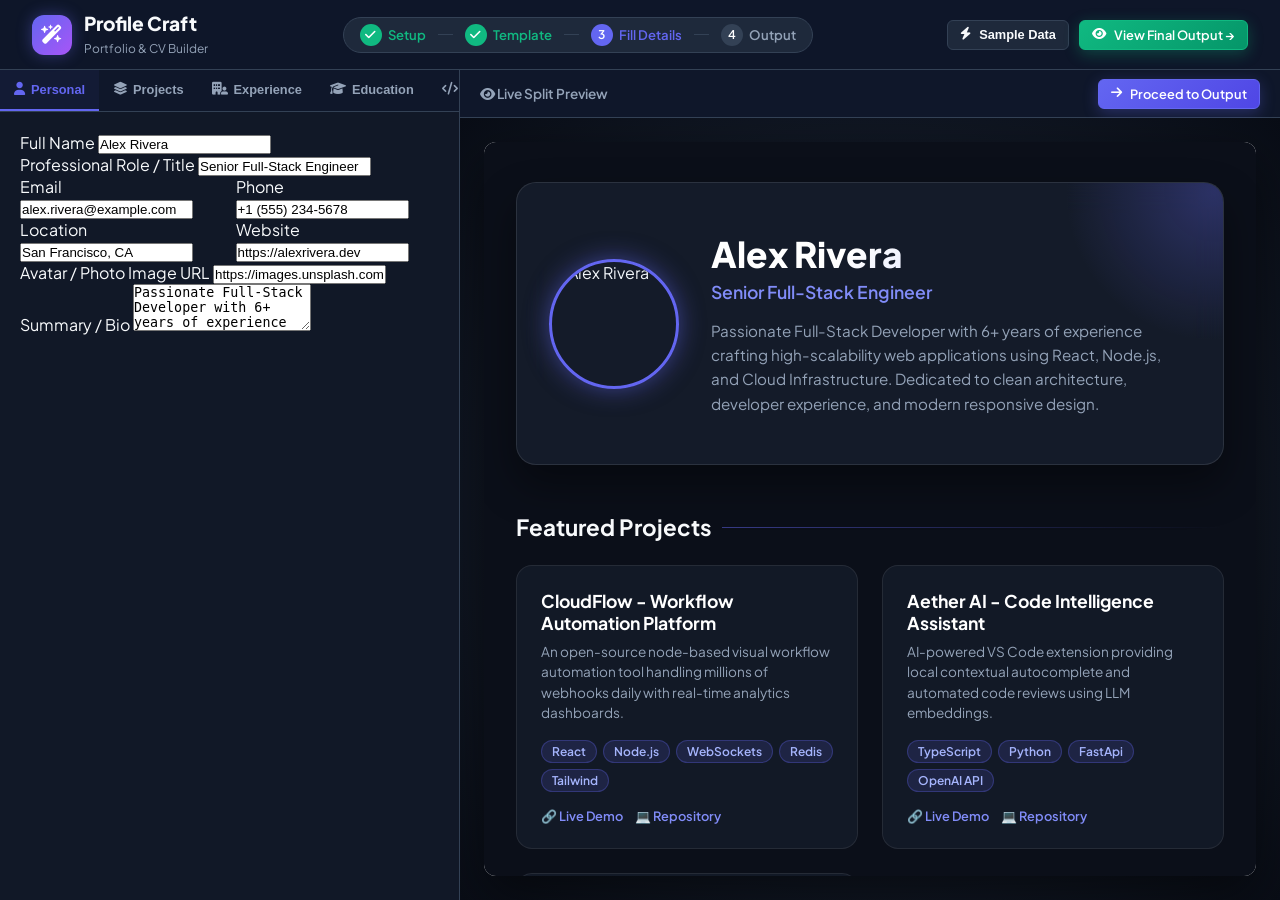
==== builder.html @ c0263707 "feat: implement builder interface with modular data sections, storage, and live preview functionalit" ====
<!DOCTYPE html>
<html lang="en">
<head>
  <meta charset="UTF-8">
  <meta name="viewport" content="width=device-width, initial-scale=1.0">
  <title>Fill Details - Profile Craft Builder</title>

  <link rel="preconnect" href="https://fonts.googleapis.com">
  <link rel="preconnect" href="https://fonts.gstatic.com" crossorigin>
  <link href="https://fonts.googleapis.com/css2?family=Fira+Code:wght@400;600;700&family=Inter:wght@400;500;600;700;800&family=Plus+Jakarta+Sans:wght@400;500;600;700;800&display=swap" rel="stylesheet">
  <link rel="stylesheet" href="https://cdnjs.cloudflare.com/ajax/libs/font-awesome/6.4.0/css/all.min.css">

  <link rel="stylesheet" href="css/common.css">
  <link rel="stylesheet" href="css/builder.css">
  <link rel="stylesheet" href="css/portfolio-templates.css">
  <link rel="stylesheet" href="css/cv-templates.css">
</head>
<body>

  <!-- NAVBAR -->
  <nav class="navbar">
    <a href="index.html" class="nav-brand">
      <div class="brand-icon"><i class="fa-solid fa-wand-magic-sparkles"></i></div>
      <div class="brand-text">
        <h1>Profile Craft</h1>
        <span>Portfolio & CV Builder</span>
      </div>
    </a>

    <div class="step-indicator">
      <div class="step-item completed"><span class="step-num"><i class="fa-solid fa-check"></i></span> Setup</div>
      <div class="step-divider"></div>
      <div class="step-item completed"><span class="step-num"><i class="fa-solid fa-check"></i></span> Template</div>
      <div class="step-divider"></div>
      <div class="step-item active"><span class="step-num">3</span> Fill Details</div>
      <div class="step-divider"></div>
      <div class="step-item"><span class="step-num">4</span> Output</div>
    </div>

    <div style="display:flex; gap:10px;">
      <button class="btn btn-sm" id="fillSampleBtn" title="Load sample data"><i class="fa-solid fa-bolt"></i> Sample Data</button>
      <a href="output.html" class="btn btn-accent btn-sm"><i class="fa-solid fa-eye"></i> View Final Output →</a>
    </div>
  </nav>

  <!-- BUILDER LAYOUT -->
  <div class="builder-layout">
    
    <!-- LEFT SIDEBAR EDITOR -->
    <aside class="builder-sidebar">
      <nav class="builder-tabs">
        <button class="tab-btn active" data-tab="tabPersonal"><i class="fa-solid fa-user"></i> Personal</button>
        <button class="tab-btn" data-tab="tabProjects"><i class="fa-solid fa-layer-group"></i> Projects</button>
        <button class="tab-btn" data-tab="tabExperience"><i class="fa-solid fa-building-user"></i> Experience</button>
        <button class="tab-btn" data-tab="tabEducation"><i class="fa-solid fa-graduation-cap"></i> Education</button>
        <button class="tab-btn" data-tab="tabSkills"><i class="fa-solid fa-code"></i> Skills</button>
      </nav>

      <div class="builder-form-content">

        <!-- PERSONAL TAB -->
        <div class="tab-pane active" id="tabPersonal">
          <div class="form-group">
            <label>Full Name</label>
            <input type="text" id="fullName" class="form-control">
          </div>
          <div class="form-group">
            <label>Professional Role / Title</label>
            <input type="text" id="jobTitle" class="form-control">
          </div>
          <div class="row-2">
            <div class="form-group">
              <label>Email</label>
              <input type="email" id="email" class="form-control">
            </div>
            <div class="form-group">
              <label>Phone</label>
              <input type="text" id="phone" class="form-control">
            </div>
          </div>
          <div class="row-2">
            <div class="form-group">
              <label>Location</label>
              <input type="text" id="location" class="form-control">
            </div>
            <div class="form-group">
              <label>Website</label>
              <input type="url" id="website" class="form-control">
            </div>
          </div>
          <div class="form-group">
            <label>Avatar / Photo Image URL</label>
            <input type="url" id="avatarUrl" class="form-control">
          </div>
          <div class="form-group">
            <label>Summary / Bio</label>
            <textarea id="summary" class="form-control" rows="3"></textarea>
          </div>
        </div>

        <!-- PROJECTS TAB -->
        <div class="tab-pane" id="tabProjects">
          <div id="projectsList" class="dynamic-list"></div>
          <button class="btn btn-primary" id="addProjectBtn" style="width:100%;"><i class="fa-solid fa-plus"></i> Add Project</button>
        </div>

        <!-- EXPERIENCE TAB -->
        <div class="tab-pane" id="tabExperience">
          <div id="experienceList" class="dynamic-list"></div>
          <button class="btn btn-primary" id="addExperienceBtn" style="width:100%;"><i class="fa-solid fa-plus"></i> Add Experience</button>
        </div>

        <!-- EDUCATION TAB -->
        <div class="tab-pane" id="tabEducation">
          <div id="educationList" class="dynamic-list"></div>
          <button class="btn btn-primary" id="addEducationBtn" style="width:100%;"><i class="fa-solid fa-plus"></i> Add Education</button>
        </div>

        <!-- SKILLS TAB -->
        <div class="tab-pane" id="tabSkills">
          <div id="skillsList" class="dynamic-list"></div>
          <button class="btn btn-primary" id="addSkillBtn" style="width:100%;"><i class="fa-solid fa-plus"></i> Add Skill</button>
        </div>

      </div>
    </aside>

    <!-- RIGHT LIVE SPLIT PREVIEW -->
    <main class="builder-preview-area">
      <div class="preview-bar">
        <span style="font-size:0.85rem; color:var(--text-muted); font-weight:600;"><i class="fa-solid fa-eye"></i> Live Split Preview</span>
        <a href="output.html" class="btn btn-primary btn-sm"><i class="fa-solid fa-arrow-right"></i> Proceed to Output</a>
      </div>

      <div class="preview-workspace">
        <div id="previewContainer" class="preview-container">
          <!-- Rendered live preview -->
        </div>
      </div>
    </main>

  </div>

  <!-- SCRIPTS -->
  <script src="js/sample-data.js"></script>
  <script src="js/templates.js"></script>
  <script src="js/storage.js"></script>
  <script>
    document.addEventListener('DOMContentLoaded', () => {
      let profile = AppStorage.getProfile();
      const mode = AppStorage.getMode();
      const templateId = AppStorage.getTemplate();

      // Elements
      const tabBtns = document.querySelectorAll('.tab-btn');
      const tabPanes = document.querySelectorAll('.tab-pane');
      const previewContainer = document.getElementById('previewContainer');

      const inputFullName = document.getElementById('fullName');
      const inputJobTitle = document.getElementById('jobTitle');
      const inputEmail = document.getElementById('email');
      const inputPhone = document.getElementById('phone');
      const inputLocation = document.getElementById('location');
      const inputWebsite = document.getElementById('website');
      const inputAvatarUrl = document.getElementById('avatarUrl');
      const inputSummary = document.getElementById('summary');

      const projectsList = document.getElementById('projectsList');
      const experienceList = document.getElementById('experienceList');
      const educationList = document.getElementById('educationList');
      const skillsList = document.getElementById('skillsList');

      // Tab Switcher
      tabBtns.forEach(btn => {
        btn.addEventListener('click', () => {
          tabBtns.forEach(b => b.classList.remove('active'));
          tabPanes.forEach(p => p.classList.remove('active'));
          btn.classList.add('active');
          document.getElementById(btn.dataset.tab).classList.add('active');
        });
      });

      function saveAndRender() {
        AppStorage.saveProfile(profile);
        renderLivePreview();
      }

      function renderLivePreview() {
        if (mode === 'portfolio') {
          previewContainer.innerHTML = TemplateGenerators.renderPortfolio(profile, templateId);
        } else {
          previewContainer.innerHTML = TemplateGenerators.renderCV(profile, templateId);
        }
      }

      function populateForm() {
        const p = profile.personal || {};
        inputFullName.value = p.fullName || '';
        inputJobTitle.value = p.jobTitle || '';
        inputEmail.value = p.email || '';
        inputPhone.value = p.phone || '';
        inputLocation.value = p.location || '';
        inputWebsite.value = p.website || '';
        inputAvatarUrl.value = p.avatarUrl || '';
        inputSummary.value = p.summary || '';

        renderProjects();
        renderExperience();
        renderEducation();
        renderSkills();
      }

      [inputFullName, inputJobTitle, inputEmail, inputPhone, inputLocation, inputWebsite, inputAvatarUrl, inputSummary].forEach(input => {
        input.addEventListener('input', () => {
          profile.personal[input.id] = input.value;
          saveAndRender();
        });
      });

      // Projects
      function renderProjects() {
        projectsList.innerHTML = '';
        (profile.projects || []).forEach((proj, idx) => {
          const card = document.createElement('div');
          card.className = 'dynamic-card';
          card.innerHTML = `
            <div class="card-top">
              <span class="card-title">Project #${idx + 1}</span>
              <button class="btn-icon-danger del-btn">&times;</button>
            </div>
            <div class="form-group"><label>Title</label><input type="text" class="form-control title-in" value="${proj.title || ''}"></div>
            <div class="form-group"><label>Description</label><textarea class="form-control desc-in">${proj.description || ''}</textarea></div>
            <div class="form-group"><label>Tags (comma separated)</label><input type="text" class="form-control tags-in" value="${proj.tags || ''}"></div>
          `;
          card.querySelector('.del-btn').addEventListener('click', () => { profile.projects.splice(idx, 1); saveAndRender(); renderProjects(); });
          card.querySelector('.title-in').addEventListener('input', (e) => { profile.projects[idx].title = e.target.value; saveAndRender(); });
          card.querySelector('.desc-in').addEventListener('input', (e) => { profile.projects[idx].description = e.target.value; saveAndRender(); });
          card.querySelector('.tags-in').addEventListener('input', (e) => { profile.projects[idx].tags = e.target.value; saveAndRender(); });
          projectsList.appendChild(card);
        });
      }
      document.getElementById('addProjectBtn').addEventListener('click', () => {
        profile.projects.push({ title: 'New Project', description: '', tags: 'HTML, JS' });
        saveAndRender(); renderProjects();
      });

      // Experience
      function renderExperience() {
        experienceList.innerHTML = '';
        (profile.experience || []).forEach((exp, idx) => {
          const card = document.createElement('div');
          card.className = 'dynamic-card';
          card.innerHTML = `
            <div class="card-top">
              <span class="card-title">Experience #${idx + 1}</span>
              <button class="btn-icon-danger del-btn">&times;</button>
            </div>
            <div class="row-2">
              <div class="form-group"><label>Company</label><input type="text" class="form-control comp-in" value="${exp.company || ''}"></div>
              <div class="form-group"><label>Role</label><input type="text" class="form-control pos-in" value="${exp.position || ''}"></div>
            </div>
            <div class="form-group"><label>Description</label><textarea class="form-control desc-in">${exp.description || ''}</textarea></div>
          `;
          card.querySelector('.del-btn').addEventListener('click', () => { profile.experience.splice(idx, 1); saveAndRender(); renderExperience(); });
          card.querySelector('.comp-in').addEventListener('input', (e) => { profile.experience[idx].company = e.target.value; saveAndRender(); });
          card.querySelector('.pos-in').addEventListener('input', (e) => { profile.experience[idx].position = e.target.value; saveAndRender(); });
          card.querySelector('.desc-in').addEventListener('input', (e) => { profile.experience[idx].description = e.target.value; saveAndRender(); });
          experienceList.appendChild(card);
        });
      }
      document.getElementById('addExperienceBtn').addEventListener('click', () => {
        profile.experience.push({ company: 'Company', position: 'Developer', description: '' });
        saveAndRender(); renderExperience();
      });

      // Education
      function renderEducation() {
        educationList.innerHTML = '';
        (profile.education || []).forEach((edu, idx) => {
          const card = document.createElement('div');
          card.className = 'dynamic-card';
          card.innerHTML = `
            <div class="card-top">
              <span class="card-title">Education #${idx + 1}</span>
              <button class="btn-icon-danger del-btn">&times;</button>
            </div>
            <div class="form-group"><label>Institution</label><input type="text" class="form-control inst-in" value="${edu.institution || ''}"></div>
            <div class="row-2">
              <div class="form-group"><label>Degree</label><input type="text" class="form-control deg-in" value="${edu.degree || ''}"></div>
              <div class="form-group"><label>Year</label><input type="text" class="form-control yr-in" value="${edu.year || ''}"></div>
            </div>
          `;
          card.querySelector('.del-btn').addEventListener('click', () => { profile.education.splice(idx, 1); saveAndRender(); renderEducation(); });
          card.querySelector('.inst-in').addEventListener('input', (e) => { profile.education[idx].institution = e.target.value; saveAndRender(); });
          card.querySelector('.deg-in').addEventListener('input', (e) => { profile.education[idx].degree = e.target.value; saveAndRender(); });
          card.querySelector('.yr-in').addEventListener('input', (e) => { profile.education[idx].year = e.target.value; saveAndRender(); });
          educationList.appendChild(card);
        });
      }
      document.getElementById('addEducationBtn').addEventListener('click', () => {
        profile.education.push({ institution: 'University', degree: 'B.S.', year: '2022' });
        saveAndRender(); renderEducation();
      });

      // Skills
      function renderSkills() {
        skillsList.innerHTML = '';
        (profile.skills || []).forEach((skill, idx) => {
          const card = document.createElement('div');
          card.className = 'dynamic-card';
          card.style.padding = '0.5rem';
          card.innerHTML = `
            <div style="display:flex; gap:8px;">
              <input type="text" class="form-control name-in" value="${skill.name || ''}" placeholder="Skill">
              <button class="btn-icon-danger del-btn">&times;</button>
            </div>
          `;
          card.querySelector('.del-btn').addEventListener('click', () => { profile.skills.splice(idx, 1); saveAndRender(); renderSkills(); });
          card.querySelector('.name-in').addEventListener('input', (e) => { profile.skills[idx].name = e.target.value; saveAndRender(); });
          skillsList.appendChild(card);
        });
      }
      document.getElementById('addSkillBtn').addEventListener('click', () => {
        profile.skills.push({ name: 'New Skill' });
        saveAndRender(); renderSkills();
      });

      document.getElementById('fillSampleBtn').addEventListener('click', () => {
        profile = JSON.parse(JSON.stringify(SAMPLE_PROFILES.developer));
        populateForm();
        saveAndRender();
      });

      populateForm();
      renderLivePreview();
    });
  </script>
</body>
</html>
---- css/common.css ----
/* ==========================================================================
   COMMON SHARED STYLESHEET (css/common.css)
   ========================================================================== */

:root {
  --bg-dark: #0f172a;
  --bg-card: #1e293b;
  --bg-card-hover: #334155;
  --bg-input: #0f172a;
  --border-color: #334155;
  --border-focus: #6366f1;
  --text-main: #f8fafc;
  --text-muted: #94a3b8;
  --primary: #6366f1;
  --primary-hover: #4f46e5;
  --accent: #10b981;
  --danger: #ef4444;
  --radius-sm: 6px;
  --radius-md: 12px;
  --radius-lg: 20px;
  --font-main: 'Plus Jakarta Sans', system-ui, sans-serif;
}

* {
  box-sizing: border-box;
  margin: 0;
  padding: 0;
}

body {
  font-family: var(--font-main);
  background-color: var(--bg-dark);
  color: var(--text-main);
  min-height: 100vh;
  display: flex;
  flex-direction: column;
}

/* Header Navbar */
.navbar {
  height: 70px;
  background: rgba(15, 23, 42, 0.9);
  backdrop-filter: blur(12px);
  border-bottom: 1px solid var(--border-color);
  display: flex;
  align-items: center;
  justify-content: space-between;
  padding: 0 2rem;
  position: sticky;
  top: 0;
  z-index: 100;
}

.nav-brand {
  display: flex;
  align-items: center;
  gap: 12px;
  text-decoration: none;
  color: var(--text-main);
}

.brand-icon {
  width: 40px;
  height: 40px;
  background: linear-gradient(135deg, #6366f1, #a855f7);
  border-radius: var(--radius-md);
  display: flex;
  align-items: center;
  justify-content: center;
  font-size: 1.2rem;
  color: #fff;
  box-shadow: 0 0 15px rgba(99, 102, 241, 0.4);
}

.brand-text h1 {
  font-size: 1.2rem;
  font-weight: 800;
  line-height: 1.2;
}

.brand-text span {
  font-size: 0.75rem;
  color: var(--text-muted);
}

/* Buttons */
.btn {
  padding: 10px 20px;
  font-size: 0.9rem;
  font-weight: 600;
  border-radius: var(--radius-sm);
  border: 1px solid var(--border-color);
  background: var(--bg-card);
  color: var(--text-main);
  cursor: pointer;
  display: inline-flex;
  align-items: center;
  justify-content: center;
  gap: 8px;
  text-decoration: none;
  transition: all 0.2s ease;
}

.btn:hover {
  background: var(--bg-card-hover);
  border-color: #475569;
}

.btn-primary {
  background: linear-gradient(135deg, var(--primary), #4f46e5);
  border-color: var(--primary);
  color: #fff;
  box-shadow: 0 4px 15px rgba(99, 102, 241, 0.3);
}

.btn-primary:hover {
  filter: brightness(1.1);
  transform: translateY(-2px);
}

.btn-accent {
  background: linear-gradient(135deg, var(--accent), #059669);
  border-color: var(--accent);
  color: #fff;
  box-shadow: 0 4px 15px rgba(16, 185, 129, 0.3);
}

.btn-accent:hover {
  filter: brightness(1.1);
  transform: translateY(-2px);
}

.btn-lg {
  padding: 14px 28px;
  font-size: 1rem;
  border-radius: var(--radius-md);
}

.btn-sm {
  padding: 6px 12px;
  font-size: 0.8rem;
}

/* Step Progress Indicator */
.step-indicator {
  display: flex;
  align-items: center;
  gap: 12px;
  background: var(--bg-card);
  padding: 6px 16px;
  border-radius: 30px;
  border: 1px solid var(--border-color);
}

.step-item {
  display: flex;
  align-items: center;
  gap: 6px;
  font-size: 0.82rem;
  color: var(--text-muted);
  font-weight: 600;
}

.step-item.active {
  color: var(--primary);
}

.step-item.completed {
  color: var(--accent);
}

.step-num {
  width: 22px;
  height: 22px;
  border-radius: 50%;
  background: var(--border-color);
  color: #fff;
  display: flex;
  align-items: center;
  justify-content: center;
  font-size: 0.75rem;
}

.step-item.active .step-num {
  background: var(--primary);
}

.step-item.completed .step-num {
  background: var(--accent);
}

.step-divider {
  width: 15px;
  height: 1px;
  background: var(--border-color);
}
---- css/builder.css ----
/* ==========================================================================
   BUILDER PAGE STYLESHEET (css/builder.css)
   ========================================================================== */

.builder-layout {
  display: flex;
  height: calc(100vh - 70px);
  overflow: hidden;
}

/* Left Form Editor Sidebar */
.builder-sidebar {
  width: 460px;
  min-width: 360px;
  max-width: 520px;
  background: #111827;
  border-right: 1px solid var(--border-color);
  display: flex;
  flex-direction: column;
  height: 100%;
}

.builder-tabs {
  display: flex;
  background: #0f172a;
  border-bottom: 1px solid var(--border-color);
  overflow-x: auto;
}

.tab-btn {
  padding: 12px 14px;
  background: transparent;
  border: none;
  border-bottom: 2px solid transparent;
  color: var(--text-muted);
  font-size: 0.8rem;
  font-weight: 600;
  cursor: pointer;
  white-space: nowrap;
  display: flex;
  align-items: center;
  gap: 6px;
  transition: all 0.2s ease;
}

.tab-btn:hover {
  color: var(--text-main);
}

.tab-btn.active {
  color: var(--primary);
  border-bottom-color: var(--primary);
  background: rgba(99, 102, 241, 0.05);
}

.builder-form-content {
  flex: 1;
  overflow-y: auto;
  padding: 1.25rem;
}

.tab-pane {
  display: none;
}

.tab-pane.active {
  display: block;
}

/* Dynamic Cards List */
.dynamic-list {
  display: flex;
  flex-direction: column;
  gap: 1rem;
  margin-bottom: 1rem;
}

.dynamic-card {
  background: var(--bg-card);
  border: 1px solid var(--border-color);
  border-radius: var(--radius-md);
  padding: 1rem;
  position: relative;
}

.card-top {
  display: flex;
  justify-content: space-between;
  align-items: center;
  margin-bottom: 0.75rem;
  padding-bottom: 0.5rem;
  border-bottom: 1px solid rgba(255, 255, 255, 0.05);
}

.card-title {
  font-size: 0.85rem;
  font-weight: 700;
  color: var(--primary);
}

.btn-icon-danger {
  background: rgba(239, 68, 68, 0.1);
  color: var(--danger);
  border: 1px solid rgba(239, 68, 68, 0.3);
  border-radius: 4px;
  width: 26px;
  height: 26px;
  cursor: pointer;
  display: flex;
  align-items: center;
  justify-content: center;
}

.btn-icon-danger:hover {
  background: var(--danger);
  color: #fff;
}

.row-2 {
  display: grid;
  grid-template-columns: 1fr 1fr;
  gap: 0.75rem;
}

/* Right Live Preview Area */
.builder-preview-area {
  flex: 1;
  background: #090d16;
  display: flex;
  flex-direction: column;
  height: 100%;
}

.preview-bar {
  height: 48px;
  background: #0f172a;
  border-bottom: 1px solid var(--border-color);
  display: flex;
  align-items: center;
  justify-content: space-between;
  padding: 0 1.25rem;
}

.preview-workspace {
  flex: 1;
  overflow-y: auto;
  padding: 1.5rem;
  display: flex;
  justify-content: center;
  background: radial-gradient(circle at center, #1e293b 0%, #090d16 100%);
}

.preview-container {
  width: 100%;
  max-width: 900px;
  background: #ffffff;
  border-radius: var(--radius-md);
  box-shadow: 0 20px 50px rgba(0,0,0,0.5);
  min-height: 100%;
  overflow: hidden;
}
---- css/portfolio-templates.css ----
/* ==========================================================================
   PORTFOLIO TEMPLATES STYLESHEET (css/portfolio-templates.css)
   ========================================================================== */

/* --------------------------------------------------------------------------
   THEME 1: MODERN GLASSMORPHISM (theme-glass)
   -------------------------------------------------------------------------- */
.pf-theme-glass {
  background: #0b0f19;
  color: #f1f5f9;
  font-family: 'Plus Jakarta Sans', system-ui, sans-serif;
  min-height: 100%;
  padding: 2.5rem 2rem;
  box-sizing: border-box;
}

.pf-theme-glass .pf-hero {
  display: flex;
  align-items: center;
  gap: 2rem;
  padding: 3rem 2rem;
  background: rgba(30, 41, 59, 0.5);
  backdrop-filter: blur(16px);
  border: 1px solid rgba(255, 255, 255, 0.1);
  border-radius: 20px;
  box-shadow: 0 20px 40px rgba(0, 0, 0, 0.4);
  margin-bottom: 3rem;
  position: relative;
  overflow: hidden;
}

.pf-theme-glass .pf-hero::before {
  content: '';
  position: absolute;
  top: -50%;
  right: -20%;
  width: 300px;
  height: 300px;
  background: radial-gradient(circle, rgba(99, 102, 241, 0.3) 0%, transparent 70%);
  pointer-events: none;
}

.pf-theme-glass .pf-avatar {
  width: 130px;
  height: 130px;
  border-radius: 50%;
  object-fit: cover;
  border: 3px solid #6366f1;
  box-shadow: 0 0 25px rgba(99, 102, 241, 0.5);
  flex-shrink: 0;
}

.pf-theme-glass .pf-hero-content h1 {
  font-size: 2.2rem;
  font-weight: 800;
  background: linear-gradient(135deg, #fff 30%, #a5b4fc 100%);
  -webkit-background-clip: text;
  -webkit-text-fill-color: transparent;
  margin-bottom: 0.3rem;
}

.pf-theme-glass .pf-role {
  font-size: 1.1rem;
  color: #818cf8;
  font-weight: 600;
  margin-bottom: 1rem;
}

.pf-theme-glass .pf-bio {
  font-size: 0.95rem;
  line-height: 1.6;
  color: #94a3b8;
  max-width: 600px;
}

.pf-theme-glass .pf-section {
  margin-bottom: 3rem;
}

.pf-theme-glass .pf-section-title {
  font-size: 1.4rem;
  font-weight: 700;
  color: #f8fafc;
  margin-bottom: 1.5rem;
  display: flex;
  align-items: center;
  gap: 10px;
}

.pf-theme-glass .pf-section-title::after {
  content: '';
  flex: 1;
  height: 1px;
  background: linear-gradient(90deg, rgba(99, 102, 241, 0.5), transparent);
}

.pf-theme-glass .pf-projects-grid {
  display: grid;
  grid-template-columns: repeat(auto-fill, minmax(280px, 1fr));
  gap: 1.5rem;
}

.pf-theme-glass .pf-project-card {
  background: rgba(30, 41, 59, 0.4);
  border: 1px solid rgba(255, 255, 255, 0.08);
  border-radius: 16px;
  padding: 1.5rem;
  transition: transform 0.3s, border-color 0.3s;
}

.pf-theme-glass .pf-project-card:hover {
  transform: translateY(-5px);
  border-color: rgba(99, 102, 241, 0.5);
  background: rgba(30, 41, 59, 0.6);
}

.pf-theme-glass .pf-project-title {
  font-size: 1.1rem;
  font-weight: 700;
  color: #fff;
  margin-bottom: 0.5rem;
}

.pf-theme-glass .pf-project-desc {
  font-size: 0.85rem;
  color: #94a3b8;
  line-height: 1.5;
  margin-bottom: 1rem;
}

.pf-theme-glass .pf-tags {
  display: flex;
  flex-wrap: wrap;
  gap: 6px;
  margin-bottom: 1rem;
}

.pf-theme-glass .pf-tag {
  background: rgba(99, 102, 241, 0.15);
  color: #a5b4fc;
  font-size: 0.75rem;
  font-weight: 600;
  padding: 3px 10px;
  border-radius: 20px;
  border: 1px solid rgba(99, 102, 241, 0.3);
}

.pf-theme-glass .pf-links {
  display: flex;
  gap: 12px;
}

.pf-theme-glass .pf-link-btn {
  font-size: 0.8rem;
  color: #818cf8;
  text-decoration: none;
  font-weight: 600;
  display: flex;
  align-items: center;
  gap: 4px;
}

.pf-theme-glass .pf-skills-wrap {
  display: flex;
  flex-wrap: wrap;
  gap: 10px;
}

.pf-theme-glass .pf-skill-badge {
  background: rgba(16, 185, 129, 0.1);
  color: #34d399;
  border: 1px solid rgba(16, 185, 129, 0.3);
  padding: 6px 14px;
  border-radius: 8px;
  font-size: 0.85rem;
  font-weight: 600;
}

/* --------------------------------------------------------------------------
   THEME 2: MINIMALIST ELEGANT (theme-minimal)
   -------------------------------------------------------------------------- */
.pf-theme-minimal {
  background: #ffffff;
  color: #0f172a;
  font-family: 'Inter', system-ui, sans-serif;
  min-height: 100%;
  padding: 3rem 2.5rem;
  box-sizing: border-box;
}

.pf-theme-minimal .pf-hero {
  border-bottom: 2px solid #0f172a;
  padding-bottom: 2.5rem;
  margin-bottom: 3rem;
  display: flex;
  justify-content: space-between;
  align-items: flex-start;
}

.pf-theme-minimal h1 {
  font-size: 2.5rem;
  font-weight: 900;
  letter-spacing: -0.03em;
  margin-bottom: 0.2rem;
}

.pf-theme-minimal .pf-role {
  font-size: 1.2rem;
  color: #64748b;
  font-weight: 500;
  margin-bottom: 1.2rem;
}

.pf-theme-minimal .pf-bio {
  font-size: 0.95rem;
  color: #334155;
  line-height: 1.6;
  max-width: 650px;
}

.pf-theme-minimal .pf-avatar {
  width: 110px;
  height: 110px;
  border-radius: 12px;
  object-fit: cover;
  filter: grayscale(80%);
}

.pf-theme-minimal .pf-section-title {
  font-size: 1.1rem;
  text-transform: uppercase;
  letter-spacing: 0.1em;
  font-weight: 800;
  margin-bottom: 1.5rem;
  color: #0f172a;
}

.pf-theme-minimal .pf-projects-grid {
  display: flex;
  flex-direction: column;
  gap: 1.5rem;
}

.pf-theme-minimal .pf-project-card {
  border-left: 3px solid #0f172a;
  padding-left: 1.25rem;
}

.pf-theme-minimal .pf-project-title {
  font-size: 1.15rem;
  font-weight: 700;
}

.pf-theme-minimal .pf-project-desc {
  font-size: 0.9rem;
  color: #475569;
  margin: 0.4rem 0;
  line-height: 1.5;
}

.pf-theme-minimal .pf-skill-badge {
  background: #f1f5f9;
  color: #0f172a;
  padding: 5px 12px;
  border-radius: 4px;
  font-size: 0.85rem;
  font-weight: 600;
}

/* --------------------------------------------------------------------------
   THEME 3: CREATIVE VIBRANT (theme-vibrant)
   -------------------------------------------------------------------------- */
.pf-theme-vibrant {
  background: #111827;
  color: #f9fafb;
  font-family: 'Plus Jakarta Sans', sans-serif;
  min-height: 100%;
  padding: 2.5rem;
  box-sizing: border-box;
}

.pf-theme-vibrant .pf-hero {
  background: linear-gradient(135deg, #ec4899 0%, #8b5cf6 50%, #3b82f6 100%);
  padding: 3rem 2rem;
  border-radius: 24px;
  color: #fff;
  margin-bottom: 3rem;
  box-shadow: 0 15px 35px rgba(236, 72, 153, 0.25);
  display: flex;
  align-items: center;
  gap: 2rem;
}

.pf-theme-vibrant .pf-avatar {
  width: 120px;
  height: 120px;
  border-radius: 50%;
  border: 4px solid #fff;
  object-fit: cover;
}

.pf-theme-vibrant .pf-hero-content h1 {
  font-size: 2.4rem;
  font-weight: 800;
}

.pf-theme-vibrant .pf-role {
  font-size: 1.15rem;
  opacity: 0.9;
  font-weight: 600;
  margin-bottom: 0.75rem;
}

.pf-theme-vibrant .pf-project-card {
  background: #1f2937;
  border-radius: 16px;
  padding: 1.5rem;
  border: 1px solid #374151;
  box-shadow: 0 10px 20px rgba(0,0,0,0.2);
}

.pf-theme-vibrant .pf-project-title {
  color: #f472b6;
  font-size: 1.15rem;
  font-weight: 700;
}

.pf-theme-vibrant .pf-skill-badge {
  background: linear-gradient(135deg, #8b5cf6, #ec4899);
  color: #fff;
  padding: 6px 14px;
  border-radius: 20px;
  font-size: 0.8rem;
  font-weight: 700;
}

/* --------------------------------------------------------------------------
   THEME 4: DEVELOPER TERMINAL (theme-terminal)
   -------------------------------------------------------------------------- */
.pf-theme-terminal {
  background: #0d1117;
  color: #58a6ff;
  font-family: 'Fira Code', monospace;
  min-height: 100%;
  padding: 2rem;
  box-sizing: border-box;
}

.pf-theme-terminal .pf-hero {
  border: 1px solid #30363d;
  background: #161b22;
  border-radius: 8px;
  padding: 2rem;
  margin-bottom: 2rem;
  box-shadow: 0 10px 30px rgba(0,0,0,0.5);
}

.pf-theme-terminal .terminal-bar {
  display: flex;
  gap: 6px;
  margin-bottom: 1.5rem;
}

.pf-theme-terminal .dot {
  width: 10px;
  height: 10px;
  border-radius: 50%;
}
.pf-theme-terminal .dot-red { background: #ff5f56; }
.pf-theme-terminal .dot-yellow { background: #ffbd2e; }
.pf-theme-terminal .dot-green { background: #27c93f; }

.pf-theme-terminal h1 {
  font-size: 1.8rem;
  color: #79c0ff;
  margin-bottom: 0.3rem;
}

.pf-theme-terminal h1::before {
  content: '$ ';
  color: #7ee787;
}

.pf-theme-terminal .pf-role {
  color: #ffa657;
  font-size: 1rem;
  margin-bottom: 1rem;
}

.pf-theme-terminal .pf-bio {
  color: #8b949e;
  font-size: 0.88rem;
  line-height: 1.6;
}

.pf-theme-terminal .pf-section-title {
  color: #7ee787;
  font-size: 1.1rem;
  margin-bottom: 1rem;
}

.pf-theme-terminal .pf-section-title::before {
  content: '> ';
}

.pf-theme-terminal .pf-project-card {
  background: #161b22;
  border: 1px solid #30363d;
  border-radius: 6px;
  padding: 1.2rem;
  margin-bottom: 1rem;
}

.pf-theme-terminal .pf-project-title {
  color: #d2a8ff;
  font-size: 1rem;
  font-weight: 700;
}

.pf-theme-terminal .pf-project-desc {
  color: #8b949e;
  font-size: 0.85rem;
  margin: 0.5rem 0;
}

.pf-theme-terminal .pf-skill-badge {
  background: #21262d;
  color: #79c0ff;
  border: 1px solid #30363d;
  padding: 4px 10px;
  border-radius: 4px;
  font-size: 0.8rem;
}
---- css/cv-templates.css ----
/* ==========================================================================
   CV / RESUME TEMPLATES STYLESHEET (css/cv-templates.css)
   ========================================================================== */

/* --------------------------------------------------------------------------
   THEME 1: PROFESSIONAL EXECUTIVE (cv-theme-executive)
   -------------------------------------------------------------------------- */
.cv-theme-executive {
  background: #ffffff;
  color: #1e293b;
  font-family: 'Plus Jakarta Sans', system-ui, sans-serif;
  padding: 3rem 3rem;
  box-sizing: border-box;
  min-height: 100%;
}

.cv-theme-executive .cv-header {
  border-bottom: 2px solid #1e293b;
  padding-bottom: 1.5rem;
  margin-bottom: 2rem;
  display: flex;
  justify-content: space-between;
  align-items: flex-start;
}

.cv-theme-executive .cv-name {
  font-size: 2.2rem;
  font-weight: 800;
  color: #0f172a;
  letter-spacing: -0.02em;
}

.cv-theme-executive .cv-title {
  font-size: 1.1rem;
  color: #475569;
  font-weight: 600;
  margin-top: 2px;
}

.cv-theme-executive .cv-contact-list {
  text-align: right;
  font-size: 0.82rem;
  color: #475569;
  display: flex;
  flex-direction: column;
  gap: 3px;
}

.cv-theme-executive .cv-section {
  margin-bottom: 1.75rem;
}

.cv-theme-executive .cv-section-title {
  font-size: 1.05rem;
  font-weight: 800;
  text-transform: uppercase;
  letter-spacing: 0.05em;
  color: #0f172a;
  border-bottom: 1px solid #cbd5e1;
  padding-bottom: 4px;
  margin-bottom: 1rem;
}

.cv-theme-executive .cv-summary-text {
  font-size: 0.9rem;
  line-height: 1.6;
  color: #334155;
}

.cv-theme-executive .cv-item {
  margin-bottom: 1.25rem;
}

.cv-theme-executive .cv-item-header {
  display: flex;
  justify-content: space-between;
  align-items: baseline;
  margin-bottom: 3px;
}

.cv-theme-executive .cv-item-title {
  font-size: 0.95rem;
  font-weight: 700;
  color: #0f172a;
}

.cv-theme-executive .cv-item-subtitle {
  font-size: 0.88rem;
  font-weight: 600;
  color: #6366f1;
}

.cv-theme-executive .cv-item-date {
  font-size: 0.82rem;
  color: #64748b;
  font-weight: 500;
}

.cv-theme-executive .cv-item-desc {
  font-size: 0.88rem;
  line-height: 1.5;
  color: #475569;
  margin-top: 4px;
}

.cv-theme-executive .cv-skills-grid {
  display: flex;
  flex-wrap: wrap;
  gap: 8px;
}

.cv-theme-executive .cv-skill-pill {
  background: #f1f5f9;
  color: #1e293b;
  padding: 4px 12px;
  border-radius: 4px;
  font-size: 0.82rem;
  font-weight: 600;
  border: 1px solid #e2e8f0;
}

/* --------------------------------------------------------------------------
   THEME 2: MODERN MINIMAL RESUME (cv-theme-modern)
   -------------------------------------------------------------------------- */
.cv-theme-modern {
  background: #ffffff;
  color: #0f172a;
  font-family: 'Inter', system-ui, sans-serif;
  padding: 3rem 2.5rem;
  box-sizing: border-box;
  min-height: 100%;
}

.cv-theme-modern .cv-header {
  text-align: center;
  margin-bottom: 2rem;
  padding-bottom: 1.5rem;
  border-bottom: 3px double #e2e8f0;
}

.cv-theme-modern .cv-name {
  font-size: 2.3rem;
  font-weight: 900;
  letter-spacing: -0.03em;
  color: #0f172a;
}

.cv-theme-modern .cv-title {
  font-size: 1.1rem;
  color: #6366f1;
  font-weight: 600;
  margin-top: 4px;
  text-transform: uppercase;
  letter-spacing: 0.08em;
}

.cv-theme-modern .cv-contact-inline {
  display: flex;
  justify-content: center;
  flex-wrap: wrap;
  gap: 15px;
  font-size: 0.82rem;
  color: #64748b;
  margin-top: 0.8rem;
}

.cv-theme-modern .cv-section-title {
  font-size: 1.1rem;
  font-weight: 800;
  color: #0f172a;
  margin-bottom: 1rem;
  display: flex;
  align-items: center;
  gap: 10px;
}

.cv-theme-modern .cv-section-title::after {
  content: '';
  flex: 1;
  height: 2px;
  background: #6366f1;
}

.cv-theme-modern .cv-item {
  border-left: 2px solid #e2e8f0;
  padding-left: 1rem;
  margin-bottom: 1.25rem;
  position: relative;
}

.cv-theme-modern .cv-item::before {
  content: '';
  position: absolute;
  left: -5px;
  top: 4px;
  width: 8px;
  height: 8px;
  background: #6366f1;
  border-radius: 50%;
}

.cv-theme-modern .cv-item-title {
  font-weight: 700;
  font-size: 0.95rem;
}

.cv-theme-modern .cv-item-subtitle {
  color: #64748b;
  font-size: 0.85rem;
}

/* --------------------------------------------------------------------------
   THEME 3: CREATIVE SIDEBAR RESUME (cv-theme-sidebar)
   -------------------------------------------------------------------------- */
.cv-theme-sidebar {
  display: flex;
  min-height: 100%;
  background: #ffffff;
  color: #1e293b;
  font-family: 'Plus Jakarta Sans', sans-serif;
}

.cv-theme-sidebar .cv-sidebar {
  width: 32%;
  background: #1e293b;
  color: #f8fafc;
  padding: 2.5rem 1.5rem;
  box-sizing: border-box;
}

.cv-theme-sidebar .cv-avatar-sidebar {
  width: 100px;
  height: 100px;
  border-radius: 50%;
  object-fit: cover;
  margin-bottom: 1.5rem;
  border: 3px solid #6366f1;
}

.cv-theme-sidebar .cv-main {
  flex: 1;
  padding: 2.5rem 2rem;
  box-sizing: border-box;
}

.cv-theme-sidebar .sidebar-title {
  font-size: 0.88rem;
  font-weight: 800;
  text-transform: uppercase;
  letter-spacing: 0.08em;
  color: #818cf8;
  margin-bottom: 0.75rem;
  padding-bottom: 4px;
  border-bottom: 1px solid #334155;
}

.cv-theme-sidebar .sidebar-group {
  margin-bottom: 1.75rem;
  font-size: 0.82rem;
  line-height: 1.5;
  color: #cbd5e1;
}

.cv-theme-sidebar .cv-main .cv-name {
  font-size: 2.2rem;
  font-weight: 800;
  color: #0f172a;
}

.cv-theme-sidebar .cv-main .cv-title {
  font-size: 1.05rem;
  color: #6366f1;
  font-weight: 600;
  margin-bottom: 1.5rem;
}

/* --------------------------------------------------------------------------
   PRINT OPTIMIZATION RULES (A4 PAGE FIT)
   -------------------------------------------------------------------------- */
@media print {
  @page {
    size: A4;
    margin: 12mm;
  }
  
  body {
    background: #fff !important;
  }
  
  .cv-theme-executive, .cv-theme-modern, .cv-theme-sidebar {
    padding: 0 !important;
    box-shadow: none !important;
  }
  
  .cv-item {
    page-break-inside: avoid;
  }
}
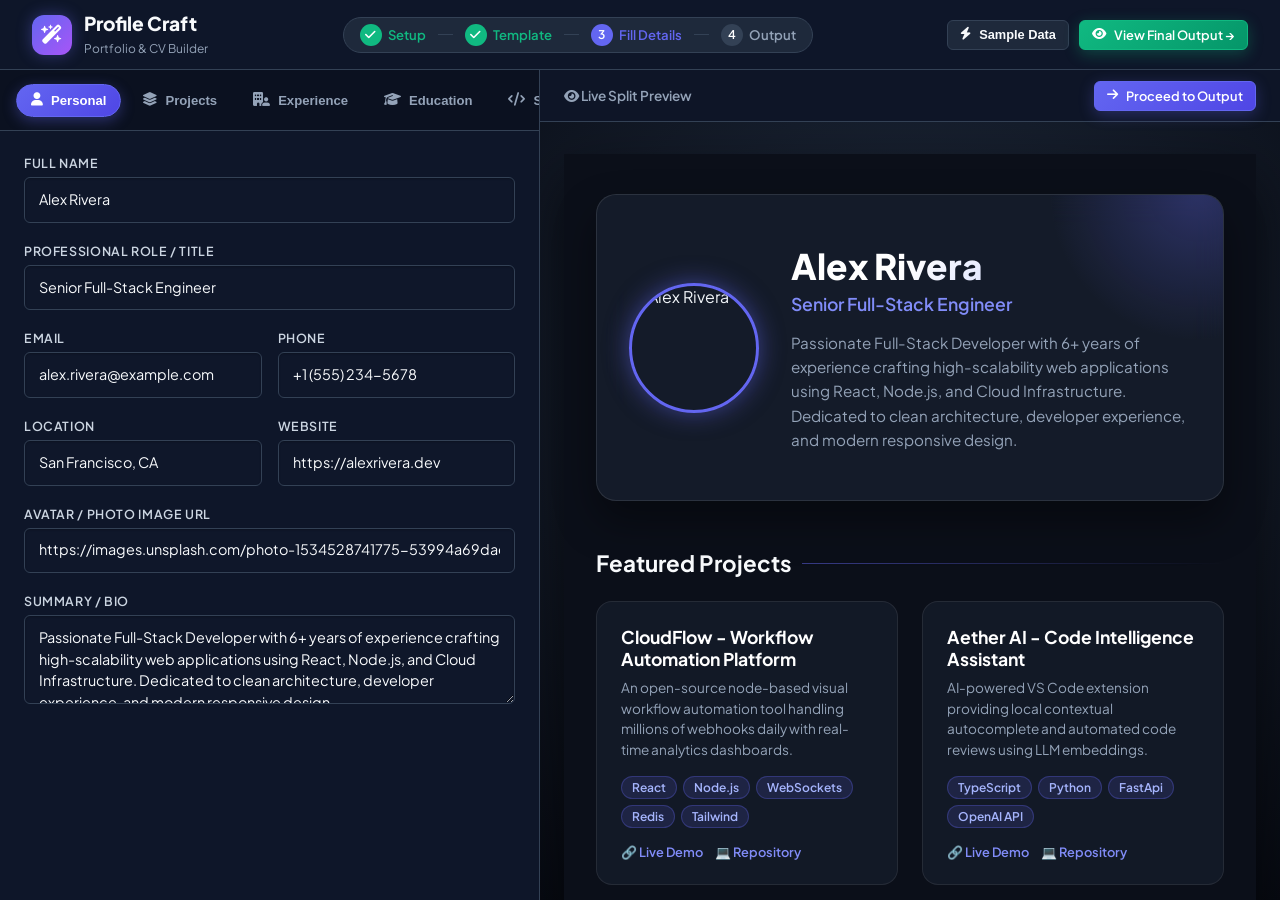
==== commit 3d3ebb05: "feat: add styling for choose and builder pages with enhanced form input placeholders" ====
--- a/builder.html
+++ b/builder.html
@@ -62,39 +62,39 @@
         <div class="tab-pane active" id="tabPersonal">
           <div class="form-group">
             <label>Full Name</label>
-            <input type="text" id="fullName" class="form-control">
+            <input type="text" id="fullName" class="form-control" placeholder="e.g. Alex Rivera">
           </div>
           <div class="form-group">
             <label>Professional Role / Title</label>
-            <input type="text" id="jobTitle" class="form-control">
+            <input type="text" id="jobTitle" class="form-control" placeholder="e.g. Senior Full-Stack Engineer">
           </div>
           <div class="row-2">
             <div class="form-group">
               <label>Email</label>
-              <input type="email" id="email" class="form-control">
+              <input type="email" id="email" class="form-control" placeholder="alex@example.com">
             </div>
             <div class="form-group">
               <label>Phone</label>
-              <input type="text" id="phone" class="form-control">
+              <input type="text" id="phone" class="form-control" placeholder="+1 (555) 000-0000">
             </div>
           </div>
           <div class="row-2">
             <div class="form-group">
               <label>Location</label>
-              <input type="text" id="location" class="form-control">
+              <input type="text" id="location" class="form-control" placeholder="San Francisco, CA">
             </div>
             <div class="form-group">
               <label>Website</label>
-              <input type="url" id="website" class="form-control">
+              <input type="url" id="website" class="form-control" placeholder="https://alexrivera.dev">
             </div>
           </div>
           <div class="form-group">
             <label>Avatar / Photo Image URL</label>
-            <input type="url" id="avatarUrl" class="form-control">
+            <input type="url" id="avatarUrl" class="form-control" placeholder="https://images.unsplash.com/photo-...">
           </div>
           <div class="form-group">
             <label>Summary / Bio</label>
-            <textarea id="summary" class="form-control" rows="3"></textarea>
+            <textarea id="summary" class="form-control" rows="3" placeholder="Brief summary of your background, experience and key strengths..."></textarea>
           </div>
         </div>
 
--- a/css/builder.css
+++ b/css/builder.css
@@ -6,156 +6,369 @@
   display: flex;
   height: calc(100vh - 70px);
   overflow: hidden;
-}
-
-/* Left Form Editor Sidebar */
+  background: var(--bg-dark);
+}
+
+/* ==========================================================================
+   1. LEFT FORM EDITOR SIDEBAR
+   ========================================================================== */
 .builder-sidebar {
-  width: 460px;
-  min-width: 360px;
-  max-width: 520px;
-  background: #111827;
+  width: 540px;
+  min-width: 440px;
+  max-width: 580px;
+  flex-shrink: 0;
+  background: rgba(15, 23, 42, 0.95);
+  backdrop-filter: blur(16px);
   border-right: 1px solid var(--border-color);
   display: flex;
   flex-direction: column;
   height: 100%;
-}
-
+  overflow: hidden;
+  position: relative;
+  z-index: 5;
+}
+
+/* Modern Tab Pill Navigation */
 .builder-tabs {
   display: flex;
-  background: #0f172a;
+  gap: 6px;
+  padding: 0.85rem 1rem;
+  background: #0b1120;
   border-bottom: 1px solid var(--border-color);
   overflow-x: auto;
+  scrollbar-width: none;
+  flex-shrink: 0;
+}
+
+.builder-tabs::-webkit-scrollbar {
+  display: none;
 }
 
 .tab-btn {
-  padding: 12px 14px;
+  padding: 8px 14px;
   background: transparent;
-  border: none;
-  border-bottom: 2px solid transparent;
+  border: 1px solid transparent;
+  border-radius: 20px;
   color: var(--text-muted);
-  font-size: 0.8rem;
+  font-size: 0.82rem;
   font-weight: 600;
   cursor: pointer;
   white-space: nowrap;
-  display: flex;
-  align-items: center;
-  gap: 6px;
-  transition: all 0.2s ease;
+  display: inline-flex;
+  align-items: center;
+  gap: 8px;
+  transition: all 0.2s cubic-bezier(0.4, 0, 0.2, 1);
+}
+
+.tab-btn i {
+  font-size: 0.85rem;
+  transition: transform 0.2s ease;
 }
 
 .tab-btn:hover {
   color: var(--text-main);
+  background: rgba(255, 255, 255, 0.06);
+  border-color: rgba(255, 255, 255, 0.1);
+}
+
+.tab-btn:hover i {
+  transform: scale(1.1);
 }
 
 .tab-btn.active {
-  color: var(--primary);
-  border-bottom-color: var(--primary);
-  background: rgba(99, 102, 241, 0.05);
-}
-
+  color: #ffffff;
+  background: linear-gradient(135deg, var(--primary), #4f46e5);
+  border-color: var(--primary);
+  box-shadow: 0 4px 14px rgba(99, 102, 241, 0.35);
+}
+
+.tab-btn.active i {
+  color: #ffffff;
+}
+
+/* Sidebar Form Scrollable Content */
 .builder-form-content {
   flex: 1;
   overflow-y: auto;
-  padding: 1.25rem;
+  padding: 1.5rem;
+  scroll-behavior: smooth;
+}
+
+/* Custom Thin Scrollbar for Sidebar */
+.builder-form-content::-webkit-scrollbar {
+  width: 6px;
+}
+
+.builder-form-content::-webkit-scrollbar-track {
+  background: transparent;
+}
+
+.builder-form-content::-webkit-scrollbar-thumb {
+  background: #334155;
+  border-radius: 3px;
+}
+
+.builder-form-content::-webkit-scrollbar-thumb:hover {
+  background: #475569;
 }
 
 .tab-pane {
   display: none;
+  animation: fadeIn 0.25s ease;
 }
 
 .tab-pane.active {
   display: block;
 }
 
-/* Dynamic Cards List */
+@keyframes fadeIn {
+  from { opacity: 0; transform: translateY(4px); }
+  to { opacity: 1; transform: translateY(0); }
+}
+
+/* Form Groups & Premium Controls */
+.form-group {
+  margin-bottom: 1.25rem;
+}
+
+.form-group label {
+  display: block;
+  font-size: 0.78rem;
+  font-weight: 600;
+  color: #cbd5e1;
+  margin-bottom: 6px;
+  text-transform: uppercase;
+  letter-spacing: 0.05em;
+}
+
+.form-control {
+  width: 100%;
+  padding: 11px 14px;
+  background: var(--bg-input);
+  border: 1px solid var(--border-color);
+  border-radius: var(--radius-sm);
+  color: var(--text-main);
+  font-family: var(--font-main);
+  font-size: 0.9rem;
+  line-height: 1.5;
+  transition: all 0.2s ease;
+  box-shadow: inset 0 1px 2px rgba(0, 0, 0, 0.2);
+}
+
+.form-control::placeholder {
+  color: #475569;
+}
+
+.form-control:hover {
+  border-color: #475569;
+  background: #111a2e;
+}
+
+.form-control:focus {
+  outline: none;
+  border-color: var(--primary);
+  background: #0f172a;
+  box-shadow: 0 0 0 3px rgba(99, 102, 241, 0.25);
+}
+
+textarea.form-control {
+  resize: vertical;
+  min-height: 80px;
+}
+
+.row-2 {
+  display: grid;
+  grid-template-columns: 1fr 1fr;
+  gap: 1rem;
+}
+
+/* Dynamic Cards List (Projects, Experience, Education, Skills) */
 .dynamic-list {
   display: flex;
   flex-direction: column;
-  gap: 1rem;
-  margin-bottom: 1rem;
+  gap: 1.2rem;
+  margin-bottom: 1.25rem;
 }
 
 .dynamic-card {
-  background: var(--bg-card);
+  background: rgba(30, 41, 59, 0.5);
   border: 1px solid var(--border-color);
   border-radius: var(--radius-md);
-  padding: 1rem;
+  padding: 1.25rem;
   position: relative;
+  transition: all 0.2s ease;
+  box-shadow: 0 4px 16px rgba(0, 0, 0, 0.25);
+}
+
+.dynamic-card:hover {
+  border-color: #475569;
+  box-shadow: 0 6px 20px rgba(0, 0, 0, 0.35);
 }
 
 .card-top {
   display: flex;
   justify-content: space-between;
   align-items: center;
-  margin-bottom: 0.75rem;
-  padding-bottom: 0.5rem;
-  border-bottom: 1px solid rgba(255, 255, 255, 0.05);
+  margin-bottom: 1rem;
+  padding-bottom: 0.6rem;
+  border-bottom: 1px solid rgba(255, 255, 255, 0.08);
 }
 
 .card-title {
   font-size: 0.85rem;
   font-weight: 700;
-  color: var(--primary);
+  color: #a5b4fc;
+  text-transform: uppercase;
+  letter-spacing: 0.05em;
+  display: flex;
+  align-items: center;
+  gap: 6px;
 }
 
 .btn-icon-danger {
-  background: rgba(239, 68, 68, 0.1);
+  background: rgba(239, 68, 68, 0.12);
   color: var(--danger);
   border: 1px solid rgba(239, 68, 68, 0.3);
-  border-radius: 4px;
-  width: 26px;
-  height: 26px;
+  border-radius: var(--radius-sm);
+  width: 28px;
+  height: 28px;
   cursor: pointer;
   display: flex;
   align-items: center;
   justify-content: center;
+  font-size: 1.1rem;
+  line-height: 1;
+  transition: all 0.2s ease;
 }
 
 .btn-icon-danger:hover {
   background: var(--danger);
-  color: #fff;
-}
-
-.row-2 {
-  display: grid;
-  grid-template-columns: 1fr 1fr;
-  gap: 0.75rem;
-}
-
-/* Right Live Preview Area */
+  color: #ffffff;
+  border-color: var(--danger);
+  transform: scale(1.08);
+  box-shadow: 0 0 10px rgba(239, 68, 68, 0.4);
+}
+
+/* Sidebar CTA Buttons (+ Add Project, etc.) */
+.builder-form-content .btn-primary {
+  width: 100%;
+  padding: 12px 18px;
+  font-size: 0.9rem;
+  font-weight: 600;
+  border-radius: var(--radius-sm);
+  background: linear-gradient(135deg, var(--primary), #4f46e5);
+  border: 1px solid var(--primary);
+  color: #ffffff;
+  box-shadow: 0 4px 15px rgba(99, 102, 241, 0.3);
+  cursor: pointer;
+  display: inline-flex;
+  align-items: center;
+  justify-content: center;
+  gap: 8px;
+  transition: all 0.2s ease;
+}
+
+.builder-form-content .btn-primary:hover {
+  filter: brightness(1.12);
+  transform: translateY(-2px);
+  box-shadow: 0 6px 20px rgba(99, 102, 241, 0.45);
+}
+
+/* ==========================================================================
+   2. RIGHT LIVE PREVIEW AREA (INDEPENDENT SMOOTH SCROLLING)
+   ========================================================================== */
 .builder-preview-area {
   flex: 1;
-  background: #090d16;
+  background: #070a12;
   display: flex;
   flex-direction: column;
   height: 100%;
+  min-width: 0;
+  overflow: hidden;
 }
 
 .preview-bar {
-  height: 48px;
-  background: #0f172a;
+  height: 52px;
+  background: rgba(15, 23, 42, 0.95);
+  backdrop-filter: blur(12px);
   border-bottom: 1px solid var(--border-color);
   display: flex;
   align-items: center;
   justify-content: space-between;
-  padding: 0 1.25rem;
-}
-
+  padding: 0 1.5rem;
+  flex-shrink: 0;
+  z-index: 10;
+}
+
+/* Workspace container with independent vertical scrolling */
 .preview-workspace {
   flex: 1;
   overflow-y: auto;
-  padding: 1.5rem;
+  overflow-x: auto;
+  padding: 2rem 1.5rem;
   display: flex;
   justify-content: center;
-  background: radial-gradient(circle at center, #1e293b 0%, #090d16 100%);
-}
-
+  align-items: flex-start;
+  background: radial-gradient(circle at 50% 30%, #1e293b 0%, #070a12 100%);
+  scroll-behavior: smooth;
+  -webkit-overflow-scrolling: touch;
+}
+
+/* Thin modern scrollbar for preview workspace */
+.preview-workspace::-webkit-scrollbar {
+  width: 8px;
+  height: 8px;
+}
+
+.preview-workspace::-webkit-scrollbar-track {
+  background: rgba(15, 23, 42, 0.5);
+}
+
+.preview-workspace::-webkit-scrollbar-thumb {
+  background: #334155;
+  border-radius: 4px;
+}
+
+.preview-workspace::-webkit-scrollbar-thumb:hover {
+  background: #475569;
+}
+
+/* Unconstrained height for rendered documents so long Portfolios/CVs scroll fully */
 .preview-container {
   width: 100%;
   max-width: 900px;
   background: #ffffff;
   border-radius: var(--radius-md);
-  box-shadow: 0 20px 50px rgba(0,0,0,0.5);
-  min-height: 100%;
-  overflow: hidden;
-}
+  box-shadow: 0 25px 60px rgba(0, 0, 0, 0.6);
+  min-height: fit-content;
+  height: auto;
+  margin: 0 auto;
+  overflow: visible;
+  transition: all 0.3s ease;
+}
+
+/* ==========================================================================
+   RESPONSIVE BREAKPOINTS
+   ========================================================================== */
+@media (max-width: 992px) {
+  .builder-layout {
+    flex-direction: column;
+    height: auto;
+    overflow: visible;
+  }
+
+  .builder-sidebar {
+    width: 100%;
+    max-width: 100%;
+    min-width: 100%;
+    height: auto;
+  }
+
+  .row-2 {
+    grid-template-columns: 1fr;
+  }
+
+  .builder-preview-area {
+    height: 800px;
+  }
+}
